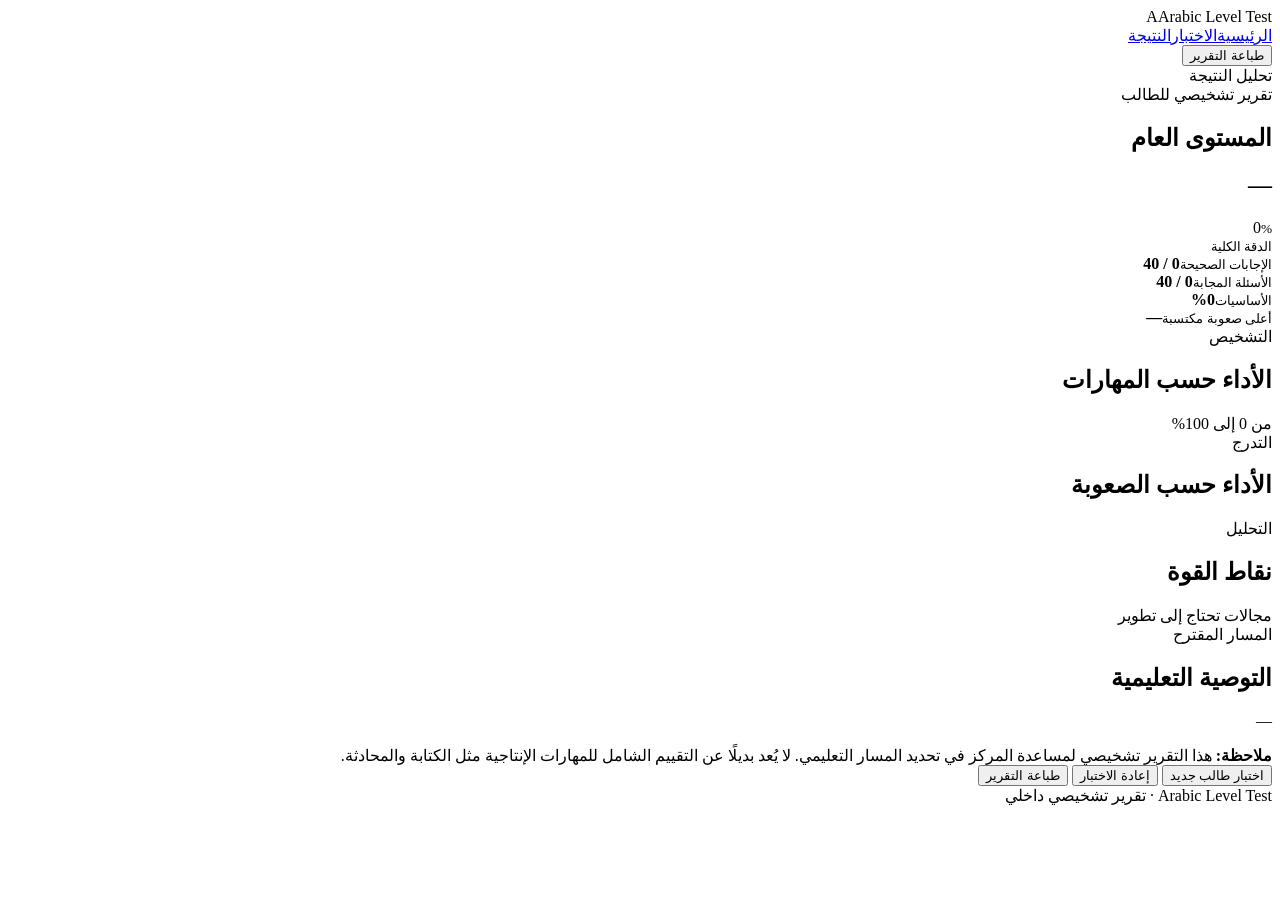
==== result.html @ 320c5ced "test_ar arabic_test_for_all_levels" ====
<!doctype html>
<html lang="ar" dir="rtl">
<head>
<meta charset="utf-8">
<meta name="viewport" content="width=device-width,initial-scale=1">
<title>تقرير النتيجة | اختبار العربية</title>
<link rel="stylesheet" href="css/style.css">
</head>
<body>
<header class="topbar no-print">
  <div class="brand"><span class="logo">A</span><span>Arabic Level Test</span></div>
  <nav class="nav"><a href="index.html">الرئيسية</a><a href="test.html">الاختبار</a><a class="active" href="result.html">النتيجة</a></nav>
  <button class="top-btn" onclick="window.print()">طباعة التقرير</button>
</header>

<main class="page result-page">
<section class="result-hero">
  <div>
    <span class="level-chip" id="levelChip">تحليل النتيجة</span>
    <div class="report-kicker">تقرير تشخيصي للطالب</div>
    <h1 id="resultTitle">المستوى العام</h1>
    <h2 id="studentNameResult">—</h2>
    <p id="resultSummary"></p>
    <div id="foundation"></div>
  </div>
  <div class="score-circle" id="scoreCircle"><div class="score-number"><span id="score">0</span><small>%<br>الدقة الكلية</small></div></div>
</section>

<section class="summary-strip">
  <div><small>الإجابات الصحيحة</small><strong id="correctStat">0 / 40</strong></div>
  <div><small>الأسئلة المجابة</small><strong id="answeredStat">0 / 40</strong></div>
  <div><small>الأساسيات</small><strong id="basicStat">0%</strong></div>
  <div><small>أعلى صعوبة مكتسبة</small><strong id="demonstratedStat">—</strong></div>
</section>

<div class="dashboard-grid">
  <section class="result-card wide"><div class="card-heading"><div><span class="eyebrow">التشخيص</span><h2>الأداء حسب المهارات</h2></div><span class="muted">من 0 إلى 100%</span></div><div id="skills"></div></section>

  <section class="result-card"><div class="card-heading"><div><span class="eyebrow">التدرج</span><h2>الأداء حسب الصعوبة</h2></div></div><div id="levels"></div></section>

  <section class="result-card"><div class="card-heading"><div><span class="eyebrow">التحليل</span><h2>نقاط القوة</h2></div></div><div id="strengths" class="pill-list"></div><div class="subheading">مجالات تحتاج إلى تطوير</div><div id="weaknesses" class="pill-list"></div></section>

  <section class="result-card wide recommend">
    <div class="card-heading"><div><span class="eyebrow">المسار المقترح</span><h2>التوصية التعليمية</h2></div><span id="courseBadge" class="course-badge">—</span></div>
    <p id="recommendation"></p>
    <div id="recommendationList" class="recommendation-list"></div>
  </section>
</div>

<section class="report-note"><strong>ملاحظة:</strong> هذا التقرير تشخيصي لمساعدة المركز في تحديد المسار التعليمي. لا يُعد بديلًا عن التقييم الشامل للمهارات الإنتاجية مثل الكتابة والمحادثة.</section>

<div class="print-actions no-print">
  <button class="btn primary" onclick="location.href='index.html'">اختبار طالب جديد</button>
  <button class="btn" onclick="location.href='test.html'">إعادة الاختبار</button>
  <button class="btn" onclick="window.print()">طباعة التقرير</button>
</div>
<footer class="footer">Arabic Level Test · تقرير تشخيصي داخلي</footer>
</main>
<script src="js/questions.js"></script>
<script src="js/scoring.js"></script>
<script src="js/result.js"></script>
</body>
</html>
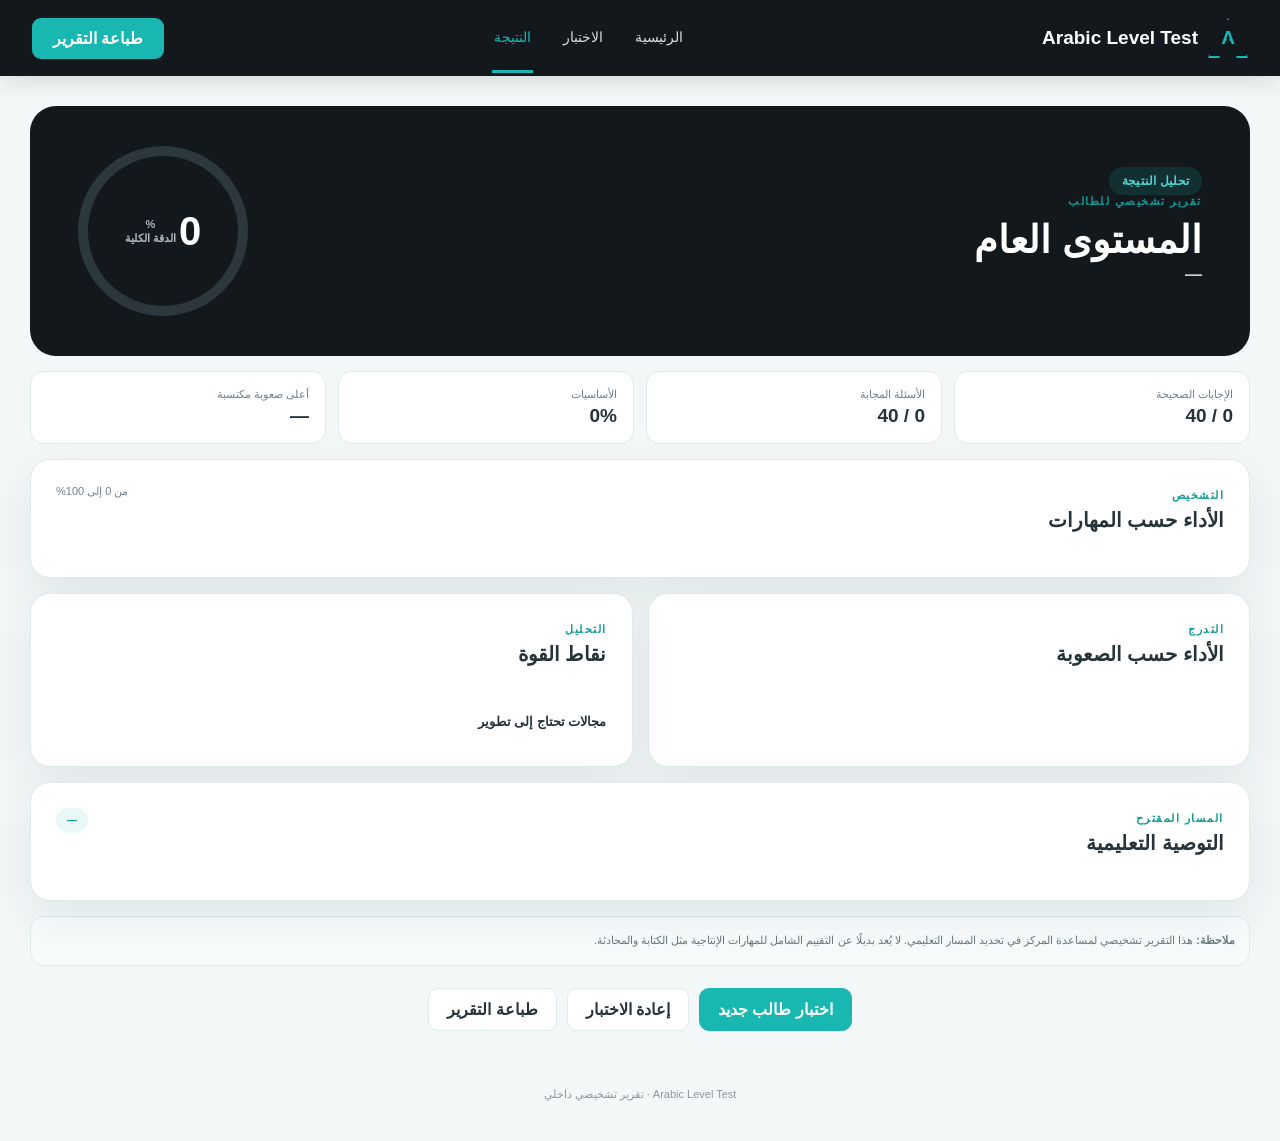
==== commit 38f55c6d: "Update result.html" ====
--- a/result.html
+++ b/result.html
@@ -4,7 +4,7 @@
 <meta charset="utf-8">
 <meta name="viewport" content="width=device-width,initial-scale=1">
 <title>تقرير النتيجة | اختبار العربية</title>
-<link rel="stylesheet" href="css/style.css">
+<link rel="stylesheet" href="style.css">
 </head>
 <body>
 <header class="topbar no-print">
@@ -60,4 +60,4 @@
 <script src="js/scoring.js"></script>
 <script src="js/result.js"></script>
 </body>
-</html>+</html>
--- a/style.css
+++ b/style.css
@@ -0,0 +1,30 @@
+@import url("https://fonts.googleapis.com/css2?family=Cairo:wght@400;500;600;700;800&display=swap");
+:root{
+ --teal:#18b7b2;--teal-dark:#0f9b97;--ink:#12181b;--text:#26343a;--muted:#71808a;
+ --line:#e0e9eb;--bg:#f3f7f8;--white:#fff;--soft:#e9f8f7;--success:#1aa876;
+ --warning:#c98a00;--danger:#e04a50;--shadow:0 16px 45px rgba(18,40,49,.08);--radius:20px
+}
+*{box-sizing:border-box}html{scroll-behavior:smooth}body{margin:0;background:var(--bg);color:var(--text);font-family:"Cairo","Segoe UI",Tahoma,Arial,sans-serif}
+button,input{font:inherit}button{cursor:pointer}.topbar{height:76px;background:var(--ink);color:#fff;display:flex;align-items:center;padding:0 32px;gap:25px;position:sticky;top:0;z-index:50;box-shadow:0 5px 25px rgba(0,0,0,.12)}
+.brand{display:flex;align-items:center;gap:10px;font-weight:800;font-size:19px;min-width:235px}.logo{width:40px;height:40px;display:grid;place-items:center;border:2px solid var(--teal);color:var(--teal);font-weight:900;clip-path:polygon(50% 0,100% 100%,72% 100%,50% 47%,28% 100%,0 100%)}
+.nav{display:flex;gap:28px;align-items:center;margin:auto;font-size:14px}.nav a{color:#d7e0e3;text-decoration:none;padding:25px 2px;border-bottom:3px solid transparent}.nav a:hover,.nav a.active{color:var(--teal);border-bottom-color:var(--teal)}
+.top-btn{border:0;background:var(--teal);color:#fff;padding:11px 21px;border-radius:9px;font-weight:800}.danger-btn{background:#242e32}.danger-btn:hover{background:#333f44}
+.page{max-width:1480px;margin:0 auto;padding:30px}.hero{background:#fff;border:1px solid var(--line);border-radius:28px;box-shadow:var(--shadow);padding:58px;display:grid;grid-template-columns:1.15fr .85fr;gap:45px;align-items:center;overflow:hidden}
+.level-chip{display:inline-flex;align-items:center;background:var(--soft);color:var(--teal-dark);padding:7px 13px;border-radius:999px;font-size:12px;font-weight:800;letter-spacing:.2px}.hero h1{font-size:48px;line-height:1.2;margin:18px 0 15px;color:#11181b}.hero p{font-size:17px;line-height:2;color:var(--muted);max-width:720px}
+.start-card{margin-top:25px;background:#f7fbfb;border:1px solid #d9eeee;padding:18px;border-radius:16px;max-width:760px}.start-card label{display:block;font-size:13px;font-weight:800;margin-bottom:8px}.start-row{display:flex;gap:10px}.start-card input{flex:1;border:1px solid #ccdadd;background:#fff;border-radius:10px;padding:13px 15px;outline:none}.start-card input:focus{border-color:var(--teal);box-shadow:0 0 0 4px rgba(24,183,178,.1)}.start-card small{display:block;color:var(--muted);margin-top:8px;font-size:11px}.form-error{color:var(--danger);font-size:12px;margin-top:6px;min-height:18px}
+.btn{border:1px solid var(--line);background:#fff;color:var(--text);padding:11px 18px;border-radius:10px;font-weight:800;transition:.2s}.btn:hover{transform:translateY(-1px);box-shadow:0 6px 15px rgba(20,40,50,.07)}.btn.primary{background:var(--teal);border-color:var(--teal);color:#fff}.btn.primary:hover{background:var(--teal-dark)}.btn.light{background:#fff;color:var(--ink);border-color:#fff}.small-btn{padding:7px 12px;font-size:12px}
+.hero-meta{display:flex;flex-wrap:wrap;gap:10px;margin-top:20px}.hero-meta span{background:#f4f8f9;border:1px solid var(--line);border-radius:999px;padding:7px 12px;font-size:12px;font-weight:700;color:#55656d}
+.hero-art{min-height:380px;border-radius:25px;background:linear-gradient(145deg,#edfafa,#f8fbfc);border:1px solid #dbeeee;display:grid;place-items:center;position:relative;overflow:hidden}.art-glow{position:absolute;width:300px;height:300px;background:rgba(24,183,178,.13);border-radius:50%;filter:blur(8px)}.a-mark{font-size:180px;font-weight:900;color:var(--teal);line-height:1;position:relative;text-shadow:0 15px 40px rgba(24,183,178,.2)}.art-label{position:absolute;bottom:30px;left:35px;font-size:12px;letter-spacing:3px;color:#68777e}.art-label b{color:var(--ink)}
+.section{padding:70px 5px 10px}.section-heading{margin-bottom:25px}.eyebrow,.report-kicker{color:var(--teal-dark);font-size:11px;font-weight:900;letter-spacing:1.5px;text-transform:uppercase}.section-heading h2{font-size:30px;margin:8px 0}.section-heading p{color:var(--muted);margin:0}
+.feature-grid{display:grid;grid-template-columns:repeat(3,1fr);gap:18px}.feature{background:#fff;border:1px solid var(--line);padding:25px;border-radius:18px;box-shadow:var(--shadow)}.icon-box{width:48px;height:48px;display:grid;place-items:center;border-radius:12px;background:var(--soft);color:var(--teal-dark);font-weight:900}.feature h3{margin:18px 0 7px}.feature p{margin:0;color:var(--muted);line-height:1.9;font-size:14px}
+.skill-cards{display:grid;grid-template-columns:repeat(6,1fr);gap:12px}.skill-cards div{background:#fff;border:1px solid var(--line);padding:18px 14px;border-radius:14px;font-weight:800}.skill-cards small{display:block;color:var(--muted);font-size:10px;margin-top:5px;font-weight:500}
+.cta-band{margin-top:75px;background:var(--ink);color:#fff;border-radius:22px;padding:32px 38px;display:flex;align-items:center;justify-content:space-between}.cta-band h2{margin:5px 0 0}.footer{text-align:center;color:#8a979c;font-size:11px;padding:35px 0 10px}
+.panel,.question-card,.result-card{background:#fff;border:1px solid var(--line);border-radius:var(--radius);box-shadow:var(--shadow)}
+.quiz-page-wrap{padding-top:25px}.quiz-layout{display:grid;grid-template-columns:250px minmax(0,1fr) 255px;gap:18px;align-items:start}.sidebar,.navigator{padding:22px}.sidebar{position:sticky;top:94px}.sidebar-title{display:flex;align-items:center;gap:10px}.sidebar-title .logo{width:35px;height:35px;font-size:14px}.sidebar-title b{display:block;font-size:14px}.sidebar-title small{display:block;color:var(--muted);font-size:11px}.brand-desc{font-size:12px;color:var(--muted);line-height:1.8;margin:15px 0 20px}.ring{--progress:0deg;width:125px;height:125px;margin:10px auto 5px;border-radius:50%;display:grid;place-items:center;background:conic-gradient(var(--teal) var(--progress),#e9eff0 0);position:relative}.ring:after{content:"";position:absolute;inset:10px;background:#fff;border-radius:50%}.ring-text{position:relative;z-index:1;font-weight:900;font-size:14px}.small-label{text-align:center;color:var(--muted);font-size:11px;margin-bottom:8px}.progress-line{height:7px;background:#eaf0f1;border-radius:99px;overflow:hidden}.progress-line span{display:block;height:100%;background:var(--teal);border-radius:99px;transition:.25s}.stat{display:flex;justify-content:space-between;padding:12px 0;border-bottom:1px solid #edf1f2;font-size:12px}.stat strong{color:var(--ink)}.stat strong.urgent,#timer.urgent{color:var(--danger)}.note{margin-top:18px;padding:13px;border-radius:13px;background:#f4f9fa;color:#66767d;font-size:11px;line-height:1.8}.note strong{color:var(--ink)}.centered{text-align:center}.exit{display:block;color:#68777e;text-decoration:none;text-align:center;font-size:12px;margin-top:20px}.exit:hover{color:var(--danger)}
+.top-student{margin-right:auto;display:flex;gap:7px;align-items:center;font-size:12px;color:#aebbc0}.top-student strong{color:#fff}.quiz-head{display:flex;justify-content:space-between;align-items:center;margin-bottom:13px}.quiz-head>div{display:flex;align-items:center;gap:14px}.quiz-head strong{font-size:13px}.question-type{font-size:11px;color:var(--muted)}.main-progress-card{padding:0;overflow:hidden;margin-bottom:14px}.main-progress-card .progress-line{height:6px;border-radius:0}.question-card{padding:25px;min-height:610px}.question-meta{display:flex;justify-content:space-between;align-items:center;color:var(--muted);font-size:12px;border-bottom:1px solid #edf1f2;padding-bottom:15px}.question-text{font-size:24px;line-height:2;margin:35px 8px 28px;color:#172126;font-weight:700}.options{display:grid;gap:12px}.option{width:100%;display:flex;align-items:center;gap:13px;text-align:right;border:1px solid #dce6e8;background:#fff;border-radius:14px;padding:15px 17px;color:#334249;transition:.18s}.option:hover{border-color:#9edbd8;background:#f8fdfd}.option.selected{border-color:var(--teal);background:#eefafa;box-shadow:0 0 0 2px rgba(24,183,178,.08)}.radio{width:28px;height:28px;border:1px solid #ccd8da;border-radius:50%;display:grid;place-items:center;flex:none;font-size:12px;color:#fff}.selected .radio{background:var(--teal);border-color:var(--teal)}.question-actions{display:flex;justify-content:space-between;margin-top:30px;padding-top:20px;border-top:1px solid #edf1f2}.navigator h3{margin:0}.navigator-head{display:flex;justify-content:space-between;align-items:center;margin-bottom:15px}.navigator-head span{font-size:11px;color:var(--teal-dark);font-weight:800}.q-grid{display:grid;grid-template-columns:repeat(5,1fr);gap:7px}.q-num{height:37px;border:1px solid #dce5e7;background:#fff;border-radius:8px;color:#63737a;font-weight:700;font-size:11px}.q-num.answered{background:var(--teal);color:#fff;border-color:var(--teal)}.q-num.current{outline:3px solid rgba(24,183,178,.18)}.q-num.marked{box-shadow:inset 0 -3px 0 var(--danger)}.legend{font-size:10px;color:var(--muted);display:grid;gap:7px;margin-top:18px}.legend div{display:flex;align-items:center;gap:7px}.legend i{width:10px;height:10px;border-radius:3px;background:#fff;border:1px solid #ccd8da}.legend i.teal{background:var(--teal);border-color:var(--teal)}.legend i.red{background:#fff;border-color:#eaa0a3;box-shadow:inset 0 -3px 0 var(--danger)}
+.modal-backdrop{position:fixed;inset:0;background:rgba(9,18,22,.55);z-index:100;display:grid;place-items:center;padding:20px}.modal-backdrop[hidden]{display:none}.modal{background:#fff;width:min(480px,100%);border-radius:22px;padding:30px;text-align:center;box-shadow:0 25px 70px rgba(0,0,0,.2)}.modal-icon{width:54px;height:54px;margin:auto;display:grid;place-items:center;border-radius:50%;background:var(--soft);color:var(--teal-dark);font-weight:900}.modal h2{margin:15px 0 7px}.modal p{color:var(--muted);line-height:1.9}.modal-actions{display:flex;gap:10px;justify-content:center;margin-top:22px}
+.result-page{padding-top:30px}.result-hero{background:var(--ink);color:#fff;border-radius:26px;padding:40px 48px;display:flex;align-items:center;justify-content:space-between;gap:30px;overflow:hidden;position:relative}.result-hero h1{font-size:38px;margin:10px 0 3px}.result-hero h2{font-size:17px;color:#c8d2d5;margin:0 0 10px}.result-hero p{color:#b8c5c9;line-height:1.9;max-width:700px;margin:8px 0}.result-hero .level-chip{background:rgba(24,183,178,.15);color:#51d5d0}.score-circle{--score:0deg;width:170px;height:170px;border-radius:50%;display:grid;place-items:center;background:conic-gradient(var(--teal) var(--score),#2c383d 0);flex:none;position:relative}.score-circle:after{content:"";position:absolute;inset:10px;border-radius:50%;background:var(--ink)}.score-number{position:relative;z-index:1;font-size:40px;font-weight:900;display:flex;align-items:center;gap:3px}.score-number small{font-size:11px;color:#aebcc0;font-weight:600;line-height:1.3;text-align:center}.report-date{color:#87969b;font-size:10px;margin-top:8px}.summary-strip{display:grid;grid-template-columns:repeat(4,1fr);gap:12px;margin:15px 0}.summary-strip>div{background:#fff;border:1px solid var(--line);border-radius:14px;padding:16px}.summary-strip small{display:block;color:var(--muted);font-size:11px}.summary-strip strong{display:block;font-size:19px;margin-top:4px}.dashboard-grid{display:grid;grid-template-columns:1fr 1fr;gap:15px}.result-card{padding:25px}.result-card.wide{grid-column:1/-1}.card-heading{display:flex;justify-content:space-between;align-items:start;margin-bottom:20px}.card-heading h2{margin:5px 0 0;font-size:20px}.muted{color:var(--muted);font-size:11px}.skill-row{margin:18px 0}.skill-top{display:flex;justify-content:space-between;align-items:end;font-size:12px;margin-bottom:7px}.skill-top span{display:flex;gap:10px;align-items:baseline}.skill-top small{color:var(--muted);font-size:10px}.bar{height:9px;background:#edf2f3;border-radius:99px;overflow:hidden}.bar span{display:block;height:100%;background:var(--teal);border-radius:99px}.level-row{padding:12px 0;border-bottom:1px solid #edf1f2}.level-row>div:first-child{display:flex;justify-content:space-between;font-size:12px;font-weight:800}.level-row small{display:block;color:var(--muted);font-size:10px;margin:3px 0 6px}.pill-list{display:flex;flex-wrap:wrap;gap:8px}.pill{display:inline-flex;align-items:center;background:#eaf8f3;color:#137a5b;padding:8px 11px;border-radius:999px;font-size:11px;font-weight:800}.warning-pill{background:#fff7df;color:#9a6b00}.subheading{font-weight:800;font-size:13px;margin:28px 0 12px}.course-badge{background:var(--soft);color:var(--teal-dark);padding:7px 11px;border-radius:999px;font-size:10px;font-weight:800}.recommend p{color:#4e6068;line-height:2;margin-top:0}.recommendation-list{display:grid;grid-template-columns:repeat(3,1fr);gap:10px;margin-top:18px}.recommendation-list div{border:1px solid var(--line);background:#f8fafb;padding:13px;border-radius:12px}.recommendation-list b{display:block;font-size:11px}.recommendation-list span{display:block;color:var(--muted);font-size:10px;line-height:1.7;margin-top:3px}.report-note{background:#f8fbfb;border:1px solid var(--line);border-radius:14px;padding:14px;color:#68777e;font-size:11px;line-height:1.8;margin-top:15px}.print-actions{display:flex;gap:10px;justify-content:center;margin:22px 0}.no-print{}
+@media(max-width:1100px){.quiz-layout{grid-template-columns:220px minmax(0,1fr)}.navigator{grid-column:1/-1;position:static}.q-grid{grid-template-columns:repeat(10,1fr)}.skill-cards{grid-template-columns:repeat(3,1fr)}}
+@media(max-width:800px){.topbar{padding:0 15px;height:68px}.nav{display:none}.brand{min-width:auto;font-size:15px}.top-student{display:none}.page{padding:18px}.hero{grid-template-columns:1fr;padding:30px 22px}.hero h1{font-size:35px}.hero-art{min-height:240px}.start-row{flex-direction:column}.feature-grid,.dashboard-grid{grid-template-columns:1fr}.skill-cards{grid-template-columns:repeat(2,1fr)}.quiz-layout{grid-template-columns:1fr}.sidebar{position:static}.navigator{grid-column:auto}.q-grid{grid-template-columns:repeat(8,1fr)}.question-card{min-height:auto}.question-text{font-size:20px}.result-hero{padding:28px;flex-direction:column;align-items:flex-start}.summary-strip{grid-template-columns:repeat(2,1fr)}.recommendation-list{grid-template-columns:1fr}.score-circle{width:145px;height:145px}.cta-band{padding:25px;flex-direction:column;align-items:flex-start;gap:15px}}
+@media(max-width:500px){.top-btn{padding:9px 12px;font-size:11px}.hero h1{font-size:29px}.hero p{font-size:14px}.skill-cards{grid-template-columns:1fr}.q-grid{grid-template-columns:repeat(5,1fr)}.question-actions{gap:8px}.question-actions .btn{flex:1;padding:10px 8px;font-size:11px}.summary-strip{grid-template-columns:1fr 1fr}.result-hero h1{font-size:28px}}
+@media print{body{background:#fff}.no-print,.topbar,.print-actions{display:none!important}.page{max-width:none;padding:0}.result-hero{border-radius:0;box-shadow:none}.result-card,.summary-strip>div{box-shadow:none}.dashboard-grid{gap:10px}.result-card{break-inside:avoid}.footer{padding-bottom:0}}
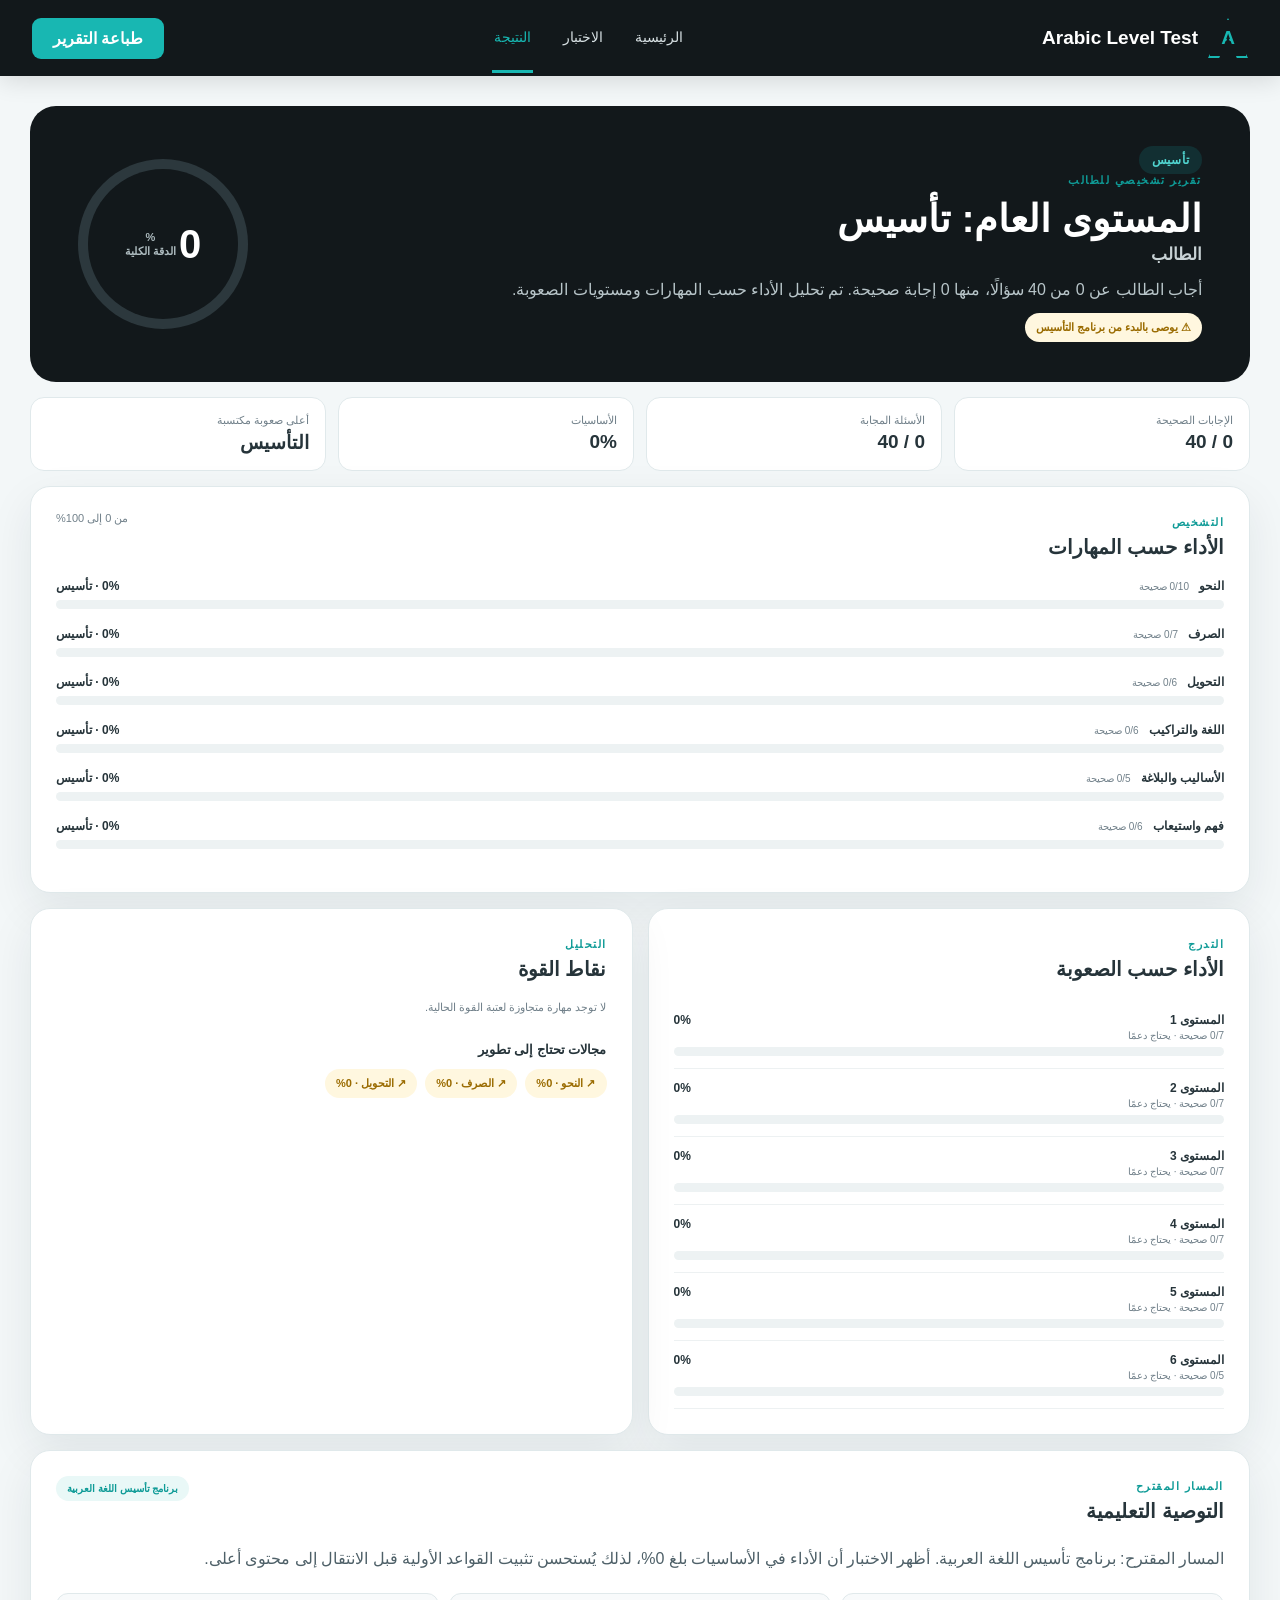
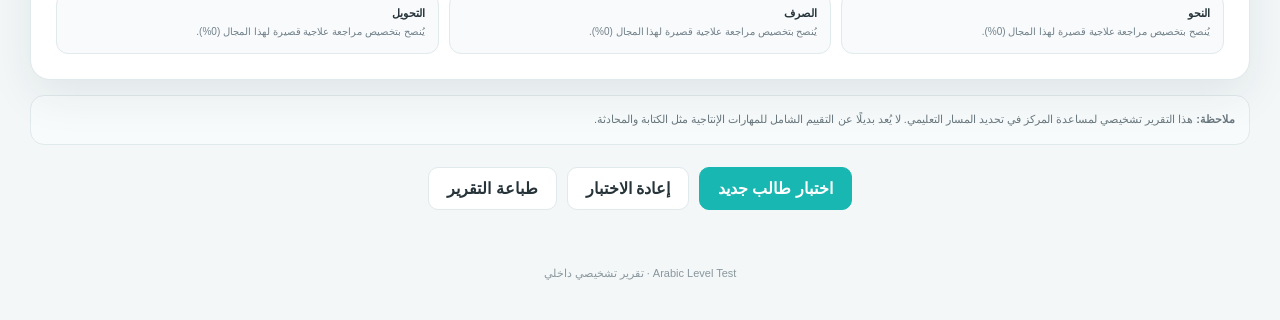
==== commit ed137cbc: "Update result.html" ====
--- a/result.html
+++ b/result.html
@@ -56,8 +56,8 @@
 </div>
 <footer class="footer">Arabic Level Test · تقرير تشخيصي داخلي</footer>
 </main>
-<script src="js/questions.js"></script>
-<script src="js/scoring.js"></script>
-<script src="js/result.js"></script>
+<script src="questions.js"></script>
+<script src="scoring.js"></script>
+<script src="result.js"></script>
 </body>
 </html>
